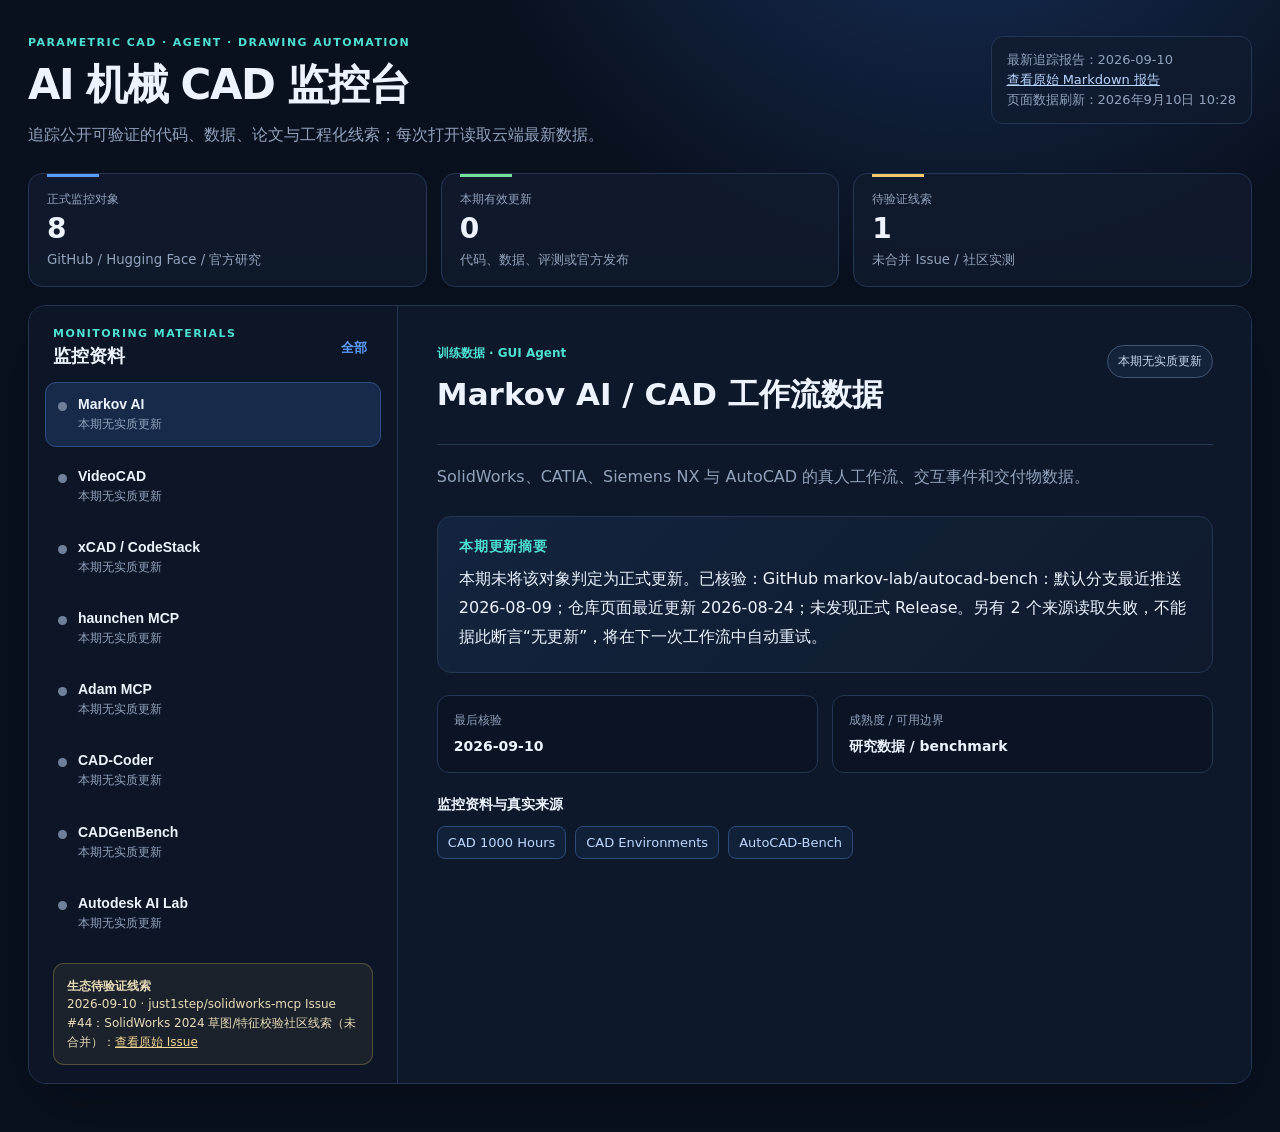
==== docs/index.html @ 6c787908 "Deploy Pages from docs directory" ====
<!doctype html>
<html lang="zh-CN">
<head>
  <meta charset="utf-8">
  <meta name="viewport" content="width=device-width, initial-scale=1">
  <meta name="theme-color" content="#0b1120">
  <title>AI 机械 CAD 监控台</title>
  <link rel="stylesheet" href="./styles.css">
</head>
<body>
  <main class="app-shell">
    <header class="topbar">
      <div>
        <p class="eyebrow">PARAMETRIC CAD · AGENT · DRAWING AUTOMATION</p>
        <h1 id="page-title">AI 机械 CAD 监控台</h1>
        <p class="subtitle">追踪公开可验证的代码、数据、论文与工程化线索；每次打开读取云端最新数据。</p>
      </div>
      <div class="report-meta" id="report-meta" aria-live="polite"></div>
    </header>

    <section class="summary-row" aria-label="汇总状态">
      <div class="metric-card"><span class="metric-label">正式监控对象</span><strong id="monitor-count">—</strong><small>GitHub / Hugging Face / 官方研究</small></div>
      <div class="metric-card good"><span class="metric-label">本期有效更新</span><strong id="update-count">—</strong><small>代码、数据、评测或官方发布</small></div>
      <div class="metric-card watch"><span class="metric-label">待验证线索</span><strong id="signal-count">—</strong><small>未合并 Issue / 社区实测</small></div>
    </section>

    <section class="workspace" aria-label="AI CAD 监控内容">
      <aside class="monitor-panel">
        <div class="panel-heading">
          <div><p class="eyebrow">MONITORING MATERIALS</p><h2>监控资料</h2></div>
          <button id="show-all" class="text-button">全部</button>
        </div>
        <div id="monitor-list" class="monitor-list" role="list"></div>
        <div class="signal-box" id="signal-box"></div>
      </aside>

      <section class="detail-panel" aria-live="polite">
        <div id="detail-content"></div>
      </section>
    </section>
  </main>
  <template id="source-template"><a class="source-link" target="_blank" rel="noreferrer"></a></template>
  <script src="./app.js"></script>
</body>
</html>
---- docs/styles.css ----
:root { color-scheme: dark; --bg:#09111f; --panel:#101b2e; --panel2:#0d1728; --line:#233653; --text:#edf4ff; --muted:#91a2bc; --blue:#5b9dff; --cyan:#4ee0d1; --yellow:#f7c96b; --red:#ff8c98; --green:#73df9a; }
* { box-sizing:border-box; }
body { margin:0; min-width:320px; background:radial-gradient(circle at 75% -20%, #193462 0, transparent 32rem), var(--bg); color:var(--text); font-family:"Segoe UI","Microsoft YaHei",system-ui,sans-serif; }
.app-shell { max-width:1540px; margin:0 auto; padding:36px 28px 48px; }
.topbar { display:flex; justify-content:space-between; gap:30px; align-items:flex-start; margin-bottom:25px; }
.eyebrow { color:var(--cyan); font-size:11px; letter-spacing:.13em; font-weight:700; margin:0 0 8px; }
h1,h2,h3,p { margin-top:0; } h1 { font-size:clamp(28px,4vw,42px); letter-spacing:-.035em; margin-bottom:9px; } h2 { margin:0; font-size:18px; } h3 { margin-bottom:9px; }
.subtitle { max-width:760px; margin-bottom:0; color:var(--muted); line-height:1.65; }
.report-meta { min-width:260px; border:1px solid var(--line); border-radius:12px; padding:13px 15px; background:rgba(16,27,46,.72); color:var(--muted); font-size:13px; line-height:1.55; }
.report-meta a { color:#b8d4ff; }
.summary-row { display:grid; grid-template-columns:repeat(3,minmax(0,1fr)); gap:14px; margin-bottom:18px; }
.metric-card { border:1px solid var(--line); background:rgba(16,27,46,.82); border-radius:14px; padding:17px 18px; position:relative; overflow:hidden; }
.metric-card::before { content:""; height:3px; width:52px; position:absolute; top:0; left:18px; background:var(--blue); }.metric-card.good::before{background:var(--green)}.metric-card.watch::before{background:var(--yellow)}
.metric-label { color:var(--muted); display:block; font-size:12px; }.metric-card strong{font-size:28px;display:block;margin:4px 0}.metric-card small{color:var(--muted)}
.workspace { min-height:610px; display:grid; grid-template-columns:minmax(300px, .78fr) minmax(0, 1.8fr); border:1px solid var(--line); border-radius:18px; overflow:hidden; box-shadow:0 22px 70px rgba(0,0,0,.22); }
.monitor-panel { background:rgba(13,23,40,.9); border-right:1px solid var(--line); padding:21px 16px 18px; }.panel-heading{display:flex;align-items:center;justify-content:space-between;padding:0 8px 14px}.panel-heading .eyebrow{margin-bottom:4px}.text-button{border:0;background:none;color:var(--blue);font-weight:700;cursor:pointer}
.monitor-list { display:grid; gap:7px; }.monitor-button { color:var(--text); text-align:left; background:transparent; border:1px solid transparent; border-radius:11px; padding:13px 12px; cursor:pointer; transition:.18s ease; display:grid; grid-template-columns:10px 1fr; gap:10px; }.monitor-button:hover{background:#13223b}.monitor-button.active{background:#172a49;border-color:#2c4e83}.state-dot{width:9px;height:9px;border-radius:50%;margin-top:6px;background:#71809a}.state-dot.updated{background:var(--green);box-shadow:0 0 0 4px rgba(115,223,154,.12)}.state-dot.watch_signal{background:var(--yellow);box-shadow:0 0 0 4px rgba(247,201,107,.1)}.monitor-button strong{font-size:14px;display:block}.monitor-button small{display:block;color:var(--muted);font-size:12px;margin-top:4px;line-height:1.35}
.signal-box{margin:18px 8px 0;padding:13px;border:1px solid rgba(247,201,107,.25);background:rgba(247,201,107,.065);border-radius:11px;color:#e9dcb9;font-size:12px;line-height:1.55}.signal-box a{color:#f7d894}
.detail-panel { background:rgba(16,27,46,.72); padding:clamp(22px,3vw,44px); }.detail-header{display:flex;justify-content:space-between;gap:18px;align-items:flex-start;border-bottom:1px solid var(--line);padding-bottom:21px}.detail-header h2{font-size:clamp(22px,3vw,31px);margin-bottom:7px}.category{color:var(--cyan);font-size:12px;font-weight:700}.status-badge{font-size:12px;white-space:nowrap;padding:7px 10px;border-radius:999px;border:1px solid #405574;color:#c9d7ed;background:#14233a}.status-badge.updated{color:#baf6cf;border-color:rgba(115,223,154,.45);background:rgba(115,223,154,.1)}.status-badge.watch_signal{color:#ffe1a0;border-color:rgba(247,201,107,.45);background:rgba(247,201,107,.1)}
.detail-desc{color:var(--muted);line-height:1.7;margin:18px 0 26px;max-width:850px}.summary-card{padding:21px;border:1px solid var(--line);border-radius:14px;background:linear-gradient(135deg,#13243e,#0f1a2d);margin-bottom:22px}.summary-card h3{font-size:14px;color:var(--cyan);letter-spacing:.06em;text-transform:uppercase}.summary-card p{white-space:pre-line;line-height:1.8;margin-bottom:0}.detail-grid{display:grid;grid-template-columns:repeat(2,minmax(0,1fr));gap:14px}.fact-box{background:rgba(7,15,28,.36);border:1px solid var(--line);border-radius:12px;padding:16px}.fact-box span{display:block;font-size:12px;color:var(--muted);margin-bottom:7px}.fact-box strong{font-size:14px}.sources{margin-top:23px}.sources h3{font-size:14px;margin-bottom:12px}.source-links{display:flex;flex-wrap:wrap;gap:9px}.source-link{border:1px solid #2c4b79;background:#12213a;border-radius:8px;padding:8px 10px;color:#bcd8ff;text-decoration:none;font-size:13px}.source-link:hover{background:#19325a}.all-updates{display:grid;gap:12px}.all-card{border:1px solid var(--line);background:rgba(7,15,28,.22);border-radius:12px;padding:15px;cursor:pointer}.all-card:hover{border-color:#3a629d}.all-card h3{font-size:16px;margin-bottom:6px}.all-card p{color:var(--muted);line-height:1.55;margin-bottom:0;font-size:13px}
@media (max-width:900px){.app-shell{padding:24px 16px}.topbar{display:block}.report-meta{margin-top:18px}.summary-row{grid-template-columns:1fr}.workspace{grid-template-columns:1fr}.monitor-panel{border-right:0;border-bottom:1px solid var(--line)}.monitor-list{grid-template-columns:repeat(2,minmax(0,1fr))}.detail-panel{padding:24px}.detail-grid{grid-template-columns:1fr}}
@media (max-width:560px){.monitor-list{grid-template-columns:1fr}.detail-header{display:block}.status-badge{display:inline-block;margin-top:12px}}
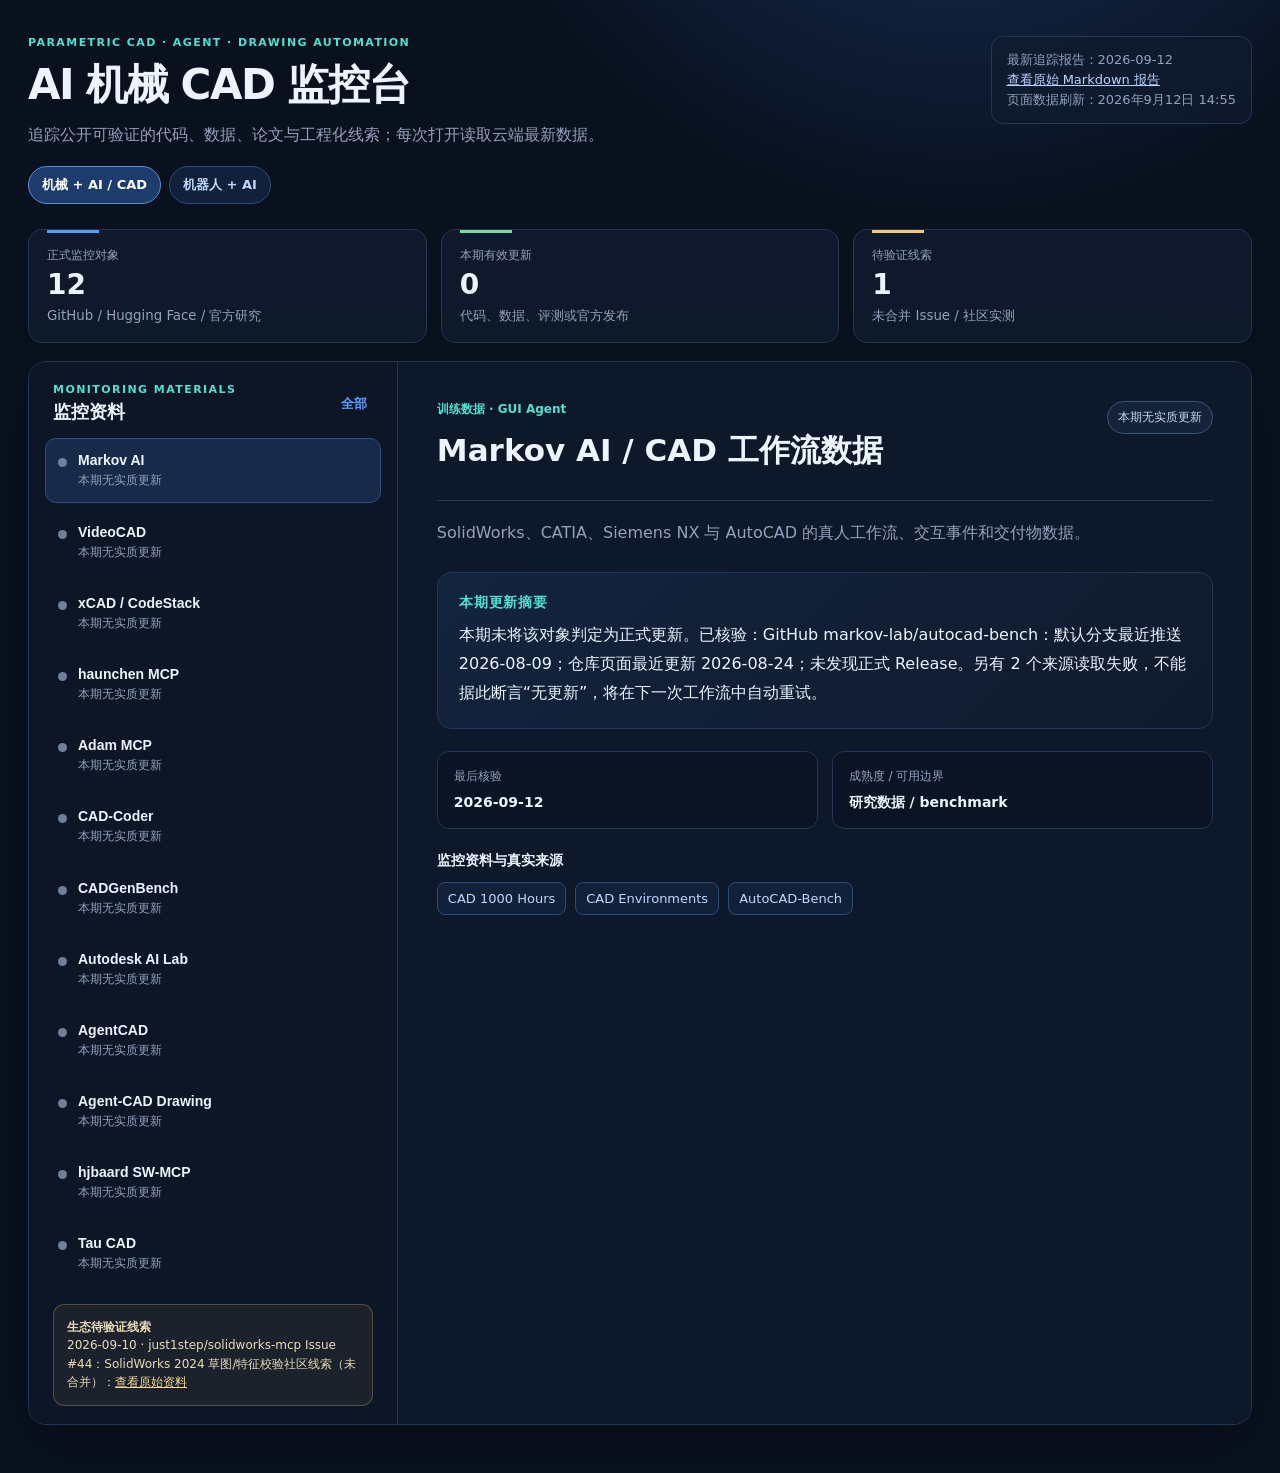
==== commit 1351ccc4: "feat: add robotics AI monitor dashboard" ====
--- a/docs/index.html
+++ b/docs/index.html
@@ -7,39 +7,20 @@
   <title>AI 机械 CAD 监控台</title>
   <link rel="stylesheet" href="./styles.css">
 </head>
-<body>
+<body data-track="mechanical_ai" data-data-url="./data/dashboard.json">
   <main class="app-shell">
     <header class="topbar">
       <div>
         <p class="eyebrow">PARAMETRIC CAD · AGENT · DRAWING AUTOMATION</p>
         <h1 id="page-title">AI 机械 CAD 监控台</h1>
         <p class="subtitle">追踪公开可验证的代码、数据、论文与工程化线索；每次打开读取云端最新数据。</p>
+        <nav class="track-tabs" aria-label="监控方向"><a class="active" href="./">机械 + AI / CAD</a><a href="./robotics/">机器人 + AI</a></nav>
       </div>
       <div class="report-meta" id="report-meta" aria-live="polite"></div>
     </header>
-
-    <section class="summary-row" aria-label="汇总状态">
-      <div class="metric-card"><span class="metric-label">正式监控对象</span><strong id="monitor-count">—</strong><small>GitHub / Hugging Face / 官方研究</small></div>
-      <div class="metric-card good"><span class="metric-label">本期有效更新</span><strong id="update-count">—</strong><small>代码、数据、评测或官方发布</small></div>
-      <div class="metric-card watch"><span class="metric-label">待验证线索</span><strong id="signal-count">—</strong><small>未合并 Issue / 社区实测</small></div>
-    </section>
-
-    <section class="workspace" aria-label="AI CAD 监控内容">
-      <aside class="monitor-panel">
-        <div class="panel-heading">
-          <div><p class="eyebrow">MONITORING MATERIALS</p><h2>监控资料</h2></div>
-          <button id="show-all" class="text-button">全部</button>
-        </div>
-        <div id="monitor-list" class="monitor-list" role="list"></div>
-        <div class="signal-box" id="signal-box"></div>
-      </aside>
-
-      <section class="detail-panel" aria-live="polite">
-        <div id="detail-content"></div>
-      </section>
-    </section>
+    <section class="summary-row" aria-label="汇总状态"><div class="metric-card"><span class="metric-label">正式监控对象</span><strong id="monitor-count">—</strong><small>GitHub / Hugging Face / 官方研究</small></div><div class="metric-card good"><span class="metric-label">本期有效更新</span><strong id="update-count">—</strong><small>代码、数据、评测或官方发布</small></div><div class="metric-card watch"><span class="metric-label">待验证线索</span><strong id="signal-count">—</strong><small>未合并 Issue / 社区实测</small></div></section>
+    <section class="workspace" aria-label="AI CAD 监控内容"><aside class="monitor-panel"><div class="panel-heading"><div><p class="eyebrow">MONITORING MATERIALS</p><h2>监控资料</h2></div><button id="show-all" class="text-button">全部</button></div><div id="monitor-list" class="monitor-list" role="list"></div><div class="signal-box" id="signal-box"></div></aside><section class="detail-panel" aria-live="polite"><div id="detail-content"></div></section></section>
   </main>
-  <template id="source-template"><a class="source-link" target="_blank" rel="noreferrer"></a></template>
   <script src="./app.js"></script>
 </body>
 </html>
--- a/docs/styles.css
+++ b/docs/styles.css
@@ -20,3 +20,6 @@
 .detail-desc{color:var(--muted);line-height:1.7;margin:18px 0 26px;max-width:850px}.summary-card{padding:21px;border:1px solid var(--line);border-radius:14px;background:linear-gradient(135deg,#13243e,#0f1a2d);margin-bottom:22px}.summary-card h3{font-size:14px;color:var(--cyan);letter-spacing:.06em;text-transform:uppercase}.summary-card p{white-space:pre-line;line-height:1.8;margin-bottom:0}.detail-grid{display:grid;grid-template-columns:repeat(2,minmax(0,1fr));gap:14px}.fact-box{background:rgba(7,15,28,.36);border:1px solid var(--line);border-radius:12px;padding:16px}.fact-box span{display:block;font-size:12px;color:var(--muted);margin-bottom:7px}.fact-box strong{font-size:14px}.sources{margin-top:23px}.sources h3{font-size:14px;margin-bottom:12px}.source-links{display:flex;flex-wrap:wrap;gap:9px}.source-link{border:1px solid #2c4b79;background:#12213a;border-radius:8px;padding:8px 10px;color:#bcd8ff;text-decoration:none;font-size:13px}.source-link:hover{background:#19325a}.all-updates{display:grid;gap:12px}.all-card{border:1px solid var(--line);background:rgba(7,15,28,.22);border-radius:12px;padding:15px;cursor:pointer}.all-card:hover{border-color:#3a629d}.all-card h3{font-size:16px;margin-bottom:6px}.all-card p{color:var(--muted);line-height:1.55;margin-bottom:0;font-size:13px}
 @media (max-width:900px){.app-shell{padding:24px 16px}.topbar{display:block}.report-meta{margin-top:18px}.summary-row{grid-template-columns:1fr}.workspace{grid-template-columns:1fr}.monitor-panel{border-right:0;border-bottom:1px solid var(--line)}.monitor-list{grid-template-columns:repeat(2,minmax(0,1fr))}.detail-panel{padding:24px}.detail-grid{grid-template-columns:1fr}}
 @media (max-width:560px){.monitor-list{grid-template-columns:1fr}.detail-header{display:block}.status-badge{display:inline-block;margin-top:12px}}
+.track-tabs { display:flex; flex-wrap:wrap; gap:8px; margin-top:18px; }
+.track-tabs a { display:inline-flex; align-items:center; padding:9px 13px; border:1px solid #2c4b79; border-radius:999px; background:#12213a; color:#bcd8ff; text-decoration:none; font-size:13px; font-weight:700; transition:.18s ease; }
+.track-tabs a:hover, .track-tabs a.active { background:#1d3b6b; border-color:#5a8edb; color:#fff; }
